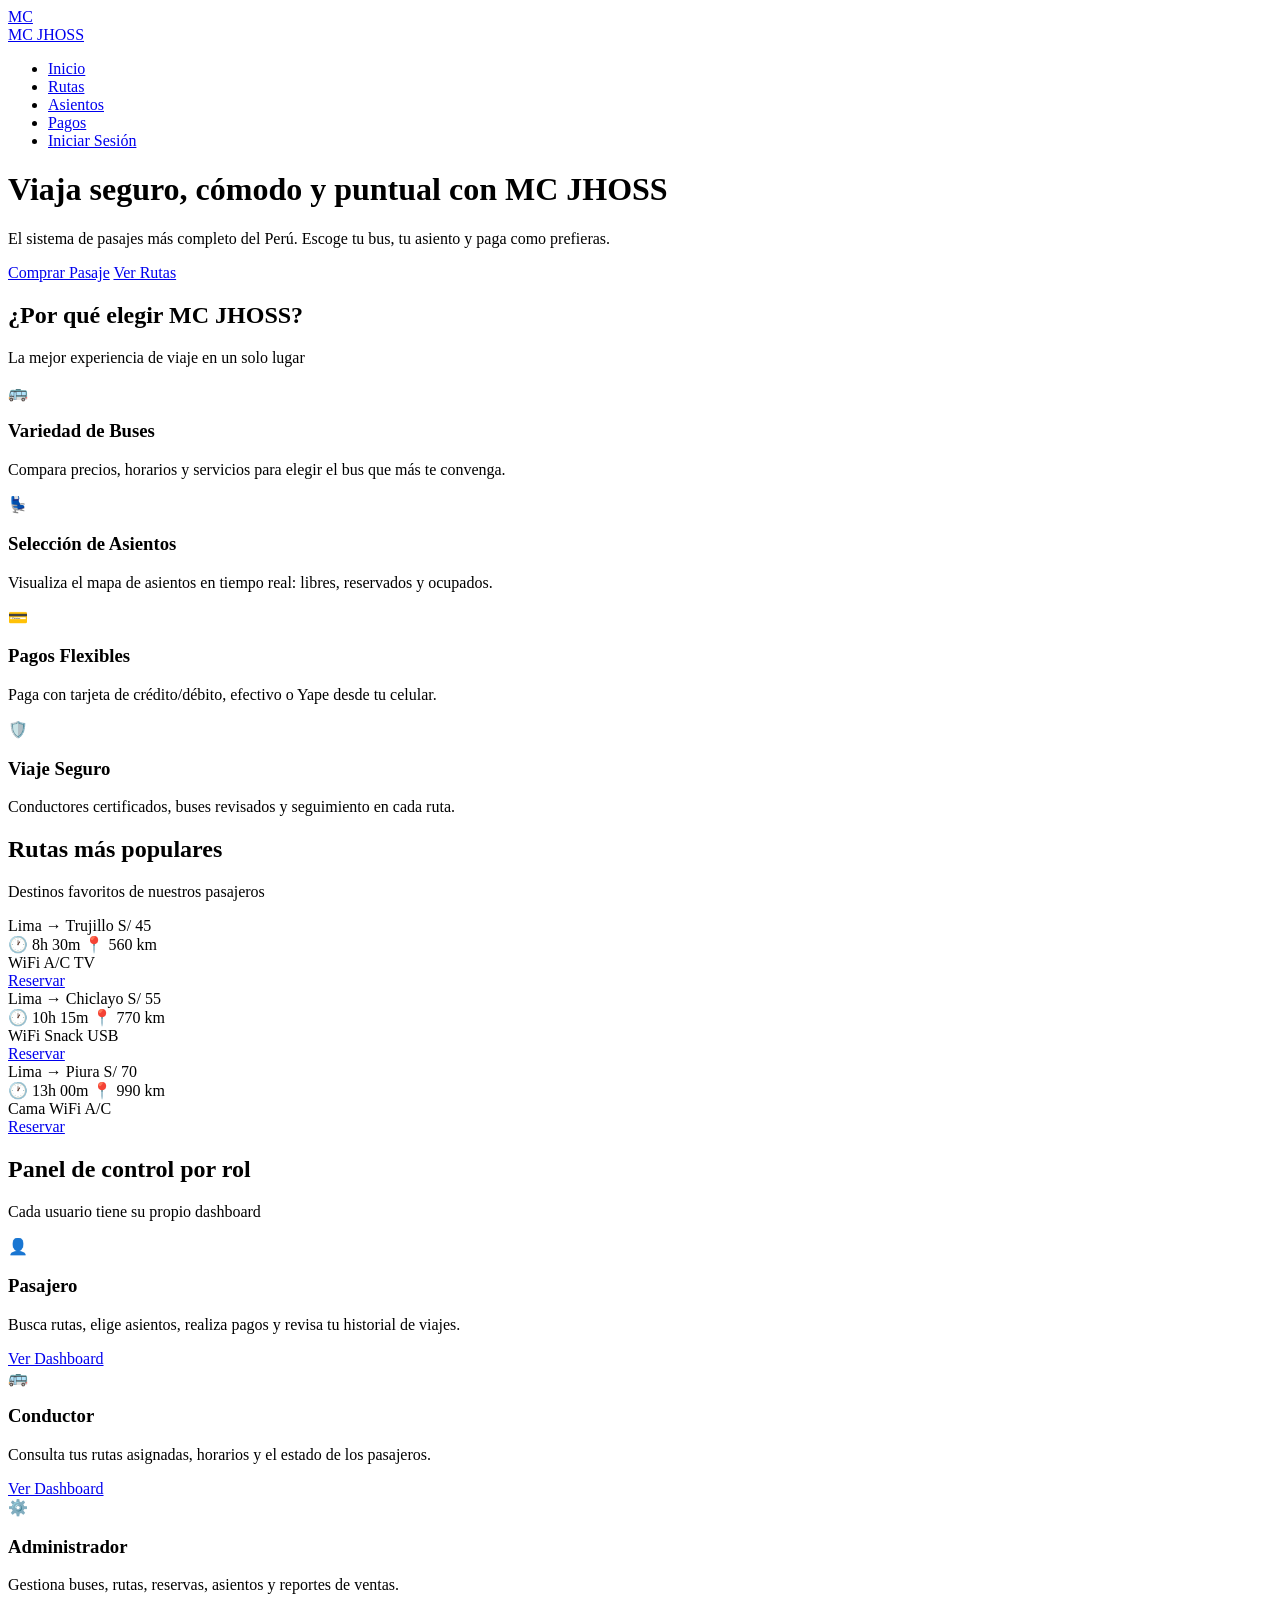
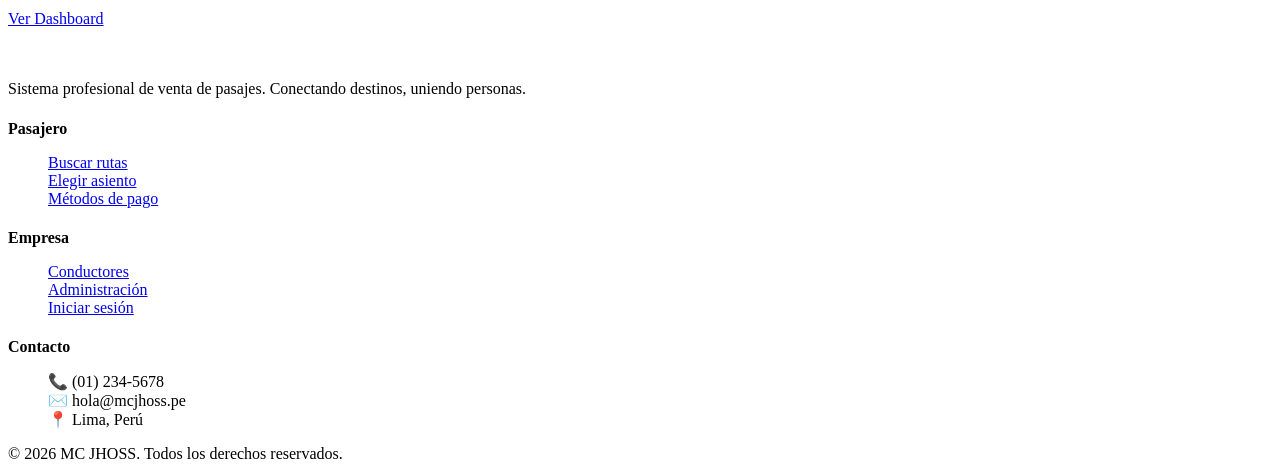
==== index.html @ f9ef186c "Update index.html" ====
<!DOCTYPE html>
<html lang="es">
<head>
  <meta charset="UTF-8">
  <meta name="viewport" content="width=device-width, initial-scale=1.0">
  <title>MC JHOSS - Sistema de Pasajes Profesional</title>
  <meta name="description" content="Sistema profesional de venta de pasajes de bus MC JHOSS. Reserva tu asiento, paga con tarjeta, efectivo o Yape.">
  <link rel="stylesheet" href="sistema_pasajes/style.css">
</head>
<body>
  <nav class="navbar">
    <div class="container">
      <a href="index.html" class="logo">
        <div class="logo-icon">MC</div>
        MC JHOSS
      </a>
      <ul class="nav-links">
        <li><a href="index.html" class="active">Inicio</a></li>
        <li><a href="rutas.html">Rutas</a></li>
        <li><a href="asientos.html">Asientos</a></li>
        <li><a href="pagos.html">Pagos</a></li>
        <li><a href="login.html" class="btn btn-primary btn-sm">Iniciar Sesión</a></li>
      </ul>
    </div>
  </nav>

  <header class="hero">
    <div class="container">
      <h1>Viaja seguro, cómodo y puntual con MC JHOSS</h1>
      <p>El sistema de pasajes más completo del Perú. Escoge tu bus, tu asiento y paga como prefieras.</p>
      <div class="hero-btns">
        <a href="login.html?rol=pasajero" class="btn btn-primary">Comprar Pasaje</a>
        <a href="rutas.html" class="btn btn-secondary">Ver Rutas</a>
      </div>
    </div>
  </header>

  <section class="section">
    <div class="container">
      <h2 class="section-title">¿Por qué elegir MC JHOSS?</h2>
      <p class="section-subtitle">La mejor experiencia de viaje en un solo lugar</p>
      <div class="grid grid-4">
        <div class="card feature-card">
          <div class="feature-icon">🚌</div>
          <h3>Variedad de Buses</h3>
          <p>Compara precios, horarios y servicios para elegir el bus que más te convenga.</p>
        </div>
        <div class="card feature-card">
          <div class="feature-icon">💺</div>
          <h3>Selección de Asientos</h3>
          <p>Visualiza el mapa de asientos en tiempo real: libres, reservados y ocupados.</p>
        </div>
        <div class="card feature-card">
          <div class="feature-icon">💳</div>
          <h3>Pagos Flexibles</h3>
          <p>Paga con tarjeta de crédito/débito, efectivo o Yape desde tu celular.</p>
        </div>
        <div class="card feature-card">
          <div class="feature-icon">🛡️</div>
          <h3>Viaje Seguro</h3>
          <p>Conductores certificados, buses revisados y seguimiento en cada ruta.</p>
        </div>
      </div>
    </div>
  </section>

  <section class="section" style="background: var(--white);">
    <div class="container">
      <h2 class="section-title">Rutas más populares</h2>
      <p class="section-subtitle">Destinos favoritos de nuestros pasajeros</p>
      <div class="grid grid-3">
        <div class="card bus-card">
          <div class="bus-header">
            <span class="bus-name">Lima → Trujillo</span>
            <span class="bus-price">S/ 45</span>
          </div>
          <div class="bus-route">
            <span>🕐 8h 30m</span>
            <span>📍 560 km</span>
          </div>
          <div class="bus-features">
            <span>WiFi</span>
            <span>A/C</span>
            <span>TV</span>
          </div>
          <a href="login.html" class="btn btn-primary btn-block">Reservar</a>
        </div>
        <div class="card bus-card">
          <div class="bus-header">
            <span class="bus-name">Lima → Chiclayo</span>
            <span class="bus-price">S/ 55</span>
          </div>
          <div class="bus-route">
            <span>🕐 10h 15m</span>
            <span>📍 770 km</span>
          </div>
          <div class="bus-features">
            <span>WiFi</span>
            <span>Snack</span>
            <span>USB</span>
          </div>
          <a href="login.html" class="btn btn-primary btn-block">Reservar</a>
        </div>
        <div class="card bus-card">
          <div class="bus-header">
            <span class="bus-name">Lima → Piura</span>
            <span class="bus-price">S/ 70</span>
          </div>
          <div class="bus-route">
            <span>🕐 13h 00m</span>
            <span>📍 990 km</span>
          </div>
          <div class="bus-features">
            <span>Cama</span>
            <span>WiFi</span>
            <span>A/C</span>
          </div>
          <a href="login.html" class="btn btn-primary btn-block">Reservar</a>
        </div>
      </div>
    </div>
  </section>

  <section class="section">
    <div class="container">
      <h2 class="section-title">Panel de control por rol</h2>
      <p class="section-subtitle">Cada usuario tiene su propio dashboard</p>
      <div class="grid grid-3">
        <div class="card feature-card">
          <div class="feature-icon">👤</div>
          <h3>Pasajero</h3>
          <p>Busca rutas, elige asientos, realiza pagos y revisa tu historial de viajes.</p>
          <a href="pasajero.html" class="btn btn-secondary btn-block mt-2">Ver Dashboard</a>
        </div>
        <div class="card feature-card">
          <div class="feature-icon">🚌</div>
          <h3>Conductor</h3>
          <p>Consulta tus rutas asignadas, horarios y el estado de los pasajeros.</p>
          <a href="conductor.html" class="btn btn-secondary btn-block mt-2">Ver Dashboard</a>
        </div>
        <div class="card feature-card">
          <div class="feature-icon">⚙️</div>
          <h3>Administrador</h3>
          <p>Gestiona buses, rutas, reservas, asientos y reportes de ventas.</p>
          <a href="administrador.html" class="btn btn-secondary btn-block mt-2">Ver Dashboard</a>
        </div>
      </div>
    </div>
  </section>

  <footer class="footer">
    <div class="container">
      <div class="footer-grid">
        <div>
          <a href="index.html" class="logo" style="color: white; margin-bottom: 1rem;">
            <div class="logo-icon">MC</div>
            MC JHOSS
          </a>
          <p style="color: var(--gray-400);">Sistema profesional de venta de pasajes. Conectando destinos, uniendo personas.</p>
        </div>
        <div>
          <h4 style="margin-bottom: 1rem;">Pasajero</h4>
          <ul style="list-style: none; color: var(--gray-400);">
            <li><a href="rutas.html">Buscar rutas</a></li>
            <li><a href="asientos.html">Elegir asiento</a></li>
            <li><a href="pagos.html">Métodos de pago</a></li>
          </ul>
        </div>
        <div>
          <h4 style="margin-bottom: 1rem;">Empresa</h4>
          <ul style="list-style: none; color: var(--gray-400);">
            <li><a href="conductor.html">Conductores</a></li>
            <li><a href="administrador.html">Administración</a></li>
            <li><a href="login.html">Iniciar sesión</a></li>
          </ul>
        </div>
        <div>
          <h4 style="margin-bottom: 1rem;">Contacto</h4>
          <ul style="list-style: none; color: var(--gray-400);">
            <li>📞 (01) 234-5678</li>
            <li>✉️ hola@mcjhoss.pe</li>
            <li>📍 Lima, Perú</li>
          </ul>
        </div>
      </div>
      <div class="footer-bottom">
        © 2026 MC JHOSS. Todos los derechos reservados.
      </div>
    </div>
  </footer>
</body>
</html>
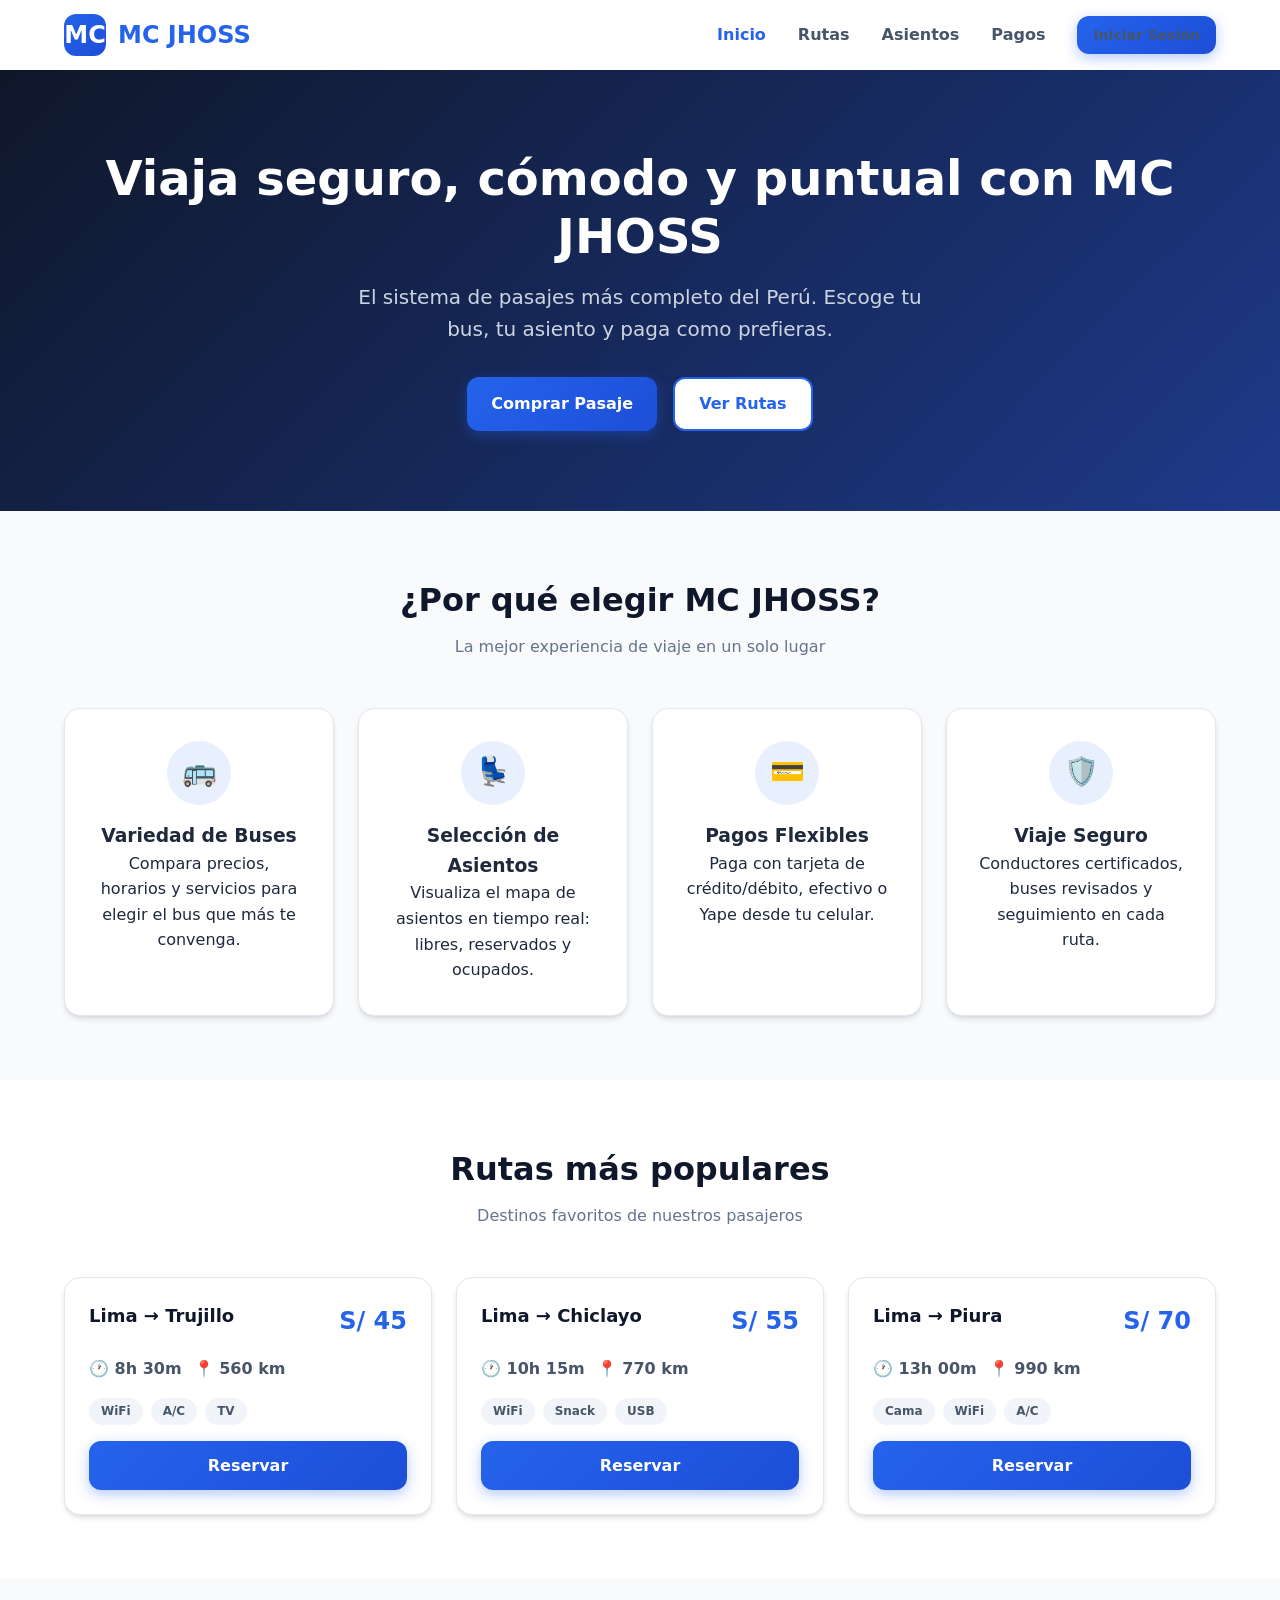
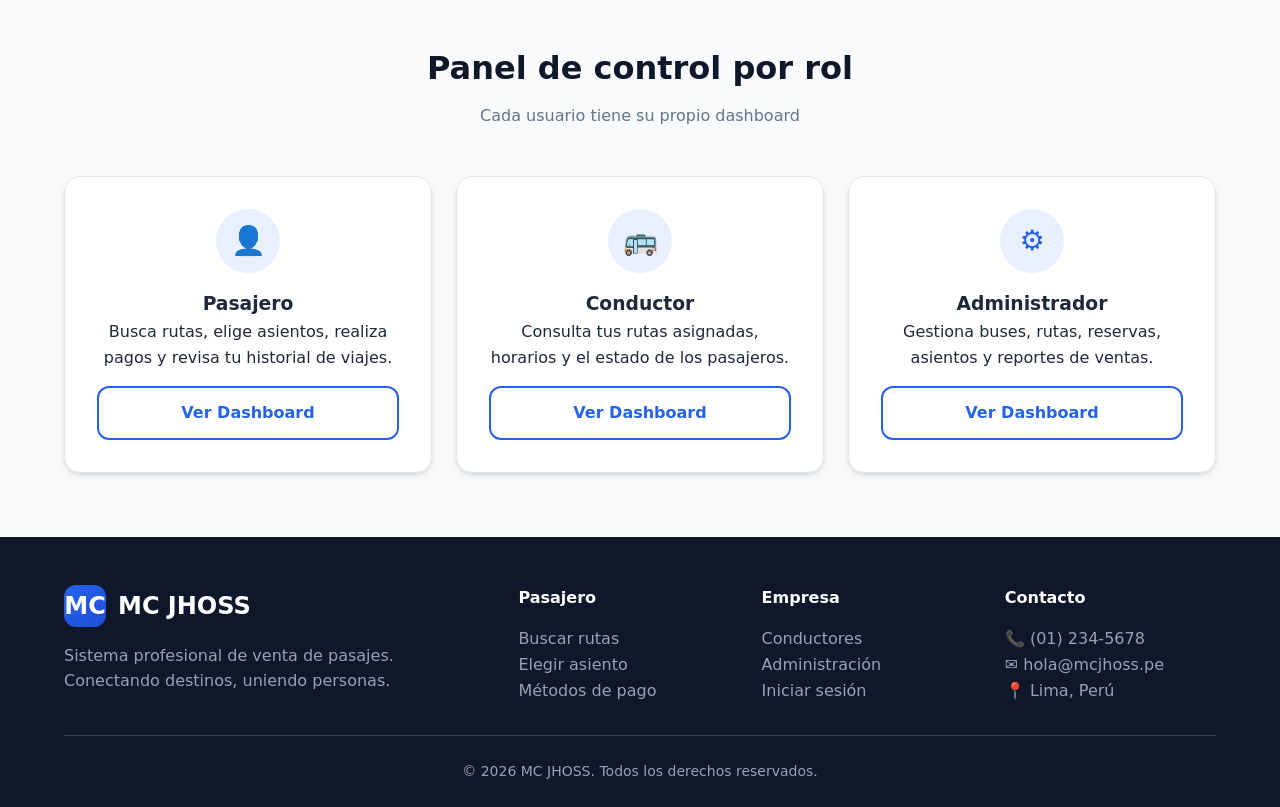
==== commit 067d255b: "Update index.html" ====
--- a/index.html
+++ b/index.html
@@ -5,7 +5,7 @@
   <meta name="viewport" content="width=device-width, initial-scale=1.0">
   <title>MC JHOSS - Sistema de Pasajes Profesional</title>
   <meta name="description" content="Sistema profesional de venta de pasajes de bus MC JHOSS. Reserva tu asiento, paga con tarjeta, efectivo o Yape.">
-  <link rel="stylesheet" href="sistema_pasajes/style.css">
+  <link rel="stylesheet" href="styles.css">
 </head>
 <body>
   <nav class="navbar">
--- a/styles.css
+++ b/styles.css
@@ -0,0 +1,855 @@
+/* MC JHOSS - Sistema de Pasajes Profesional */
+/* Solo HTML y CSS - Sin JavaScript */
+
+:root {
+  --primary: #2563eb;
+  --primary-dark: #1d4ed8;
+  --secondary: #f59e0b;
+  --success: #10b981;
+  --danger: #ef4444;
+  --warning: #f59e0b;
+  --info: #06b6d4;
+  --dark: #0f172a;
+  --gray-50: #f8fafc;
+  --gray-100: #f1f5f9;
+  --gray-200: #e2e8f0;
+  --gray-300: #cbd5e1;
+  --gray-400: #94a3b8;
+  --gray-500: #64748b;
+  --gray-600: #475569;
+  --gray-700: #334155;
+  --gray-800: #1e293b;
+  --gray-900: #0f172a;
+  --white: #ffffff;
+  --shadow-sm: 0 1px 2px 0 rgb(0 0 0 / 0.05);
+  --shadow: 0 4px 6px -1px rgb(0 0 0 / 0.1), 0 2px 4px -2px rgb(0 0 0 / 0.1);
+  --shadow-lg: 0 10px 15px -3px rgb(0 0 0 / 0.1), 0 4px 6px -4px rgb(0 0 0 / 0.1);
+  --radius: 0.75rem;
+  --radius-sm: 0.375rem;
+  --radius-lg: 1rem;
+  --transition: all 0.2s ease-in-out;
+}
+
+* {
+  margin: 0;
+  padding: 0;
+  box-sizing: border-box;
+}
+
+html {
+  scroll-behavior: smooth;
+}
+
+body {
+  font-family: 'Segoe UI', system-ui, -apple-system, BlinkMacSystemFont, Roboto, sans-serif;
+  background: var(--gray-50);
+  color: var(--gray-800);
+  line-height: 1.6;
+  min-height: 100vh;
+}
+
+a {
+  text-decoration: none;
+  color: inherit;
+}
+
+/* ===== UTILIDADES ===== */
+.container {
+  width: 100%;
+  max-width: 1200px;
+  margin: 0 auto;
+  padding: 0 1.5rem;
+}
+
+.text-center { text-align: center; }
+.mt-1 { margin-top: 0.5rem; }
+.mt-2 { margin-top: 1rem; }
+.mt-3 { margin-top: 1.5rem; }
+.mt-4 { margin-top: 2rem; }
+.mb-1 { margin-bottom: 0.5rem; }
+.mb-2 { margin-bottom: 1rem; }
+.mb-3 { margin-bottom: 1.5rem; }
+.mb-4 { margin-bottom: 2rem; }
+.hidden { display: none !important; }
+
+/* ===== BOTONES ===== */
+.btn {
+  display: inline-flex;
+  align-items: center;
+  justify-content: center;
+  gap: 0.5rem;
+  padding: 0.75rem 1.5rem;
+  border-radius: var(--radius);
+  border: none;
+  font-weight: 600;
+  font-size: 1rem;
+  cursor: pointer;
+  transition: var(--transition);
+  text-align: center;
+}
+
+.btn-primary {
+  background: linear-gradient(135deg, var(--primary), var(--primary-dark));
+  color: var(--white);
+  box-shadow: 0 4px 14px rgba(37, 99, 235, 0.35);
+}
+
+.btn-primary:hover {
+  transform: translateY(-2px);
+  box-shadow: 0 6px 20px rgba(37, 99, 235, 0.45);
+}
+
+.btn-secondary {
+  background: var(--white);
+  color: var(--primary);
+  border: 2px solid var(--primary);
+}
+
+.btn-secondary:hover {
+  background: var(--primary);
+  color: var(--white);
+}
+
+.btn-success {
+  background: var(--success);
+  color: var(--white);
+}
+
+.btn-danger {
+  background: var(--danger);
+  color: var(--white);
+}
+
+.btn-warning {
+  background: var(--warning);
+  color: var(--white);
+}
+
+.btn-block {
+  width: 100%;
+}
+
+.btn-sm {
+  padding: 0.5rem 1rem;
+  font-size: 0.875rem;
+}
+
+/* ===== TARJETAS ===== */
+.card {
+  background: var(--white);
+  border-radius: var(--radius-lg);
+  box-shadow: var(--shadow);
+  padding: 1.5rem;
+  border: 1px solid var(--gray-200);
+}
+
+.card-header {
+  display: flex;
+  align-items: center;
+  justify-content: space-between;
+  margin-bottom: 1rem;
+  padding-bottom: 1rem;
+  border-bottom: 1px solid var(--gray-200);
+}
+
+.card-title {
+  font-size: 1.25rem;
+  font-weight: 700;
+  color: var(--gray-900);
+}
+
+/* ===== FORMULARIOS ===== */
+.form-group {
+  margin-bottom: 1.25rem;
+}
+
+.form-label {
+  display: block;
+  margin-bottom: 0.5rem;
+  font-weight: 600;
+  color: var(--gray-700);
+}
+
+.form-control,
+.form-select {
+  width: 100%;
+  padding: 0.75rem 1rem;
+  border: 2px solid var(--gray-200);
+  border-radius: var(--radius);
+  font-size: 1rem;
+  transition: var(--transition);
+  background: var(--white);
+}
+
+.form-control:focus,
+.form-select:focus {
+  outline: none;
+  border-color: var(--primary);
+  box-shadow: 0 0 0 3px rgba(37, 99, 235, 0.1);
+}
+
+/* ===== NAVEGACIÓN ===== */
+.navbar {
+  background: var(--white);
+  box-shadow: var(--shadow-sm);
+  position: sticky;
+  top: 0;
+  z-index: 100;
+}
+
+.navbar .container {
+  display: flex;
+  align-items: center;
+  justify-content: space-between;
+  height: 70px;
+}
+
+.logo {
+  display: flex;
+  align-items: center;
+  gap: 0.75rem;
+  font-size: 1.5rem;
+  font-weight: 800;
+  color: var(--primary);
+}
+
+.logo-icon {
+  width: 42px;
+  height: 42px;
+  background: linear-gradient(135deg, var(--primary), var(--primary-dark));
+  border-radius: var(--radius);
+  display: grid;
+  place-items: center;
+  color: var(--white);
+  font-weight: 900;
+}
+
+.nav-links {
+  display: flex;
+  align-items: center;
+  gap: 2rem;
+  list-style: none;
+}
+
+.nav-links a {
+  font-weight: 600;
+  color: var(--gray-600);
+  transition: var(--transition);
+}
+
+.nav-links a:hover,
+.nav-links a.active {
+  color: var(--primary);
+}
+
+/* ===== HERO ===== */
+.hero {
+  background: linear-gradient(135deg, var(--dark) 0%, #1e3a8a 100%);
+  color: var(--white);
+  padding: 5rem 0;
+  text-align: center;
+}
+
+.hero h1 {
+  font-size: 3rem;
+  font-weight: 800;
+  margin-bottom: 1rem;
+  line-height: 1.2;
+}
+
+.hero p {
+  font-size: 1.25rem;
+  color: var(--gray-300);
+  max-width: 600px;
+  margin: 0 auto 2rem;
+}
+
+.hero-btns {
+  display: flex;
+  gap: 1rem;
+  justify-content: center;
+  flex-wrap: wrap;
+}
+
+/* ===== SECCIONES ===== */
+.section {
+  padding: 4rem 0;
+}
+
+.section-title {
+  font-size: 2rem;
+  font-weight: 800;
+  color: var(--gray-900);
+  text-align: center;
+  margin-bottom: 0.5rem;
+}
+
+.section-subtitle {
+  text-align: center;
+  color: var(--gray-500);
+  margin-bottom: 3rem;
+}
+
+/* ===== GRID ===== */
+.grid {
+  display: grid;
+  gap: 1.5rem;
+}
+
+.grid-2 { grid-template-columns: repeat(2, 1fr); }
+.grid-3 { grid-template-columns: repeat(3, 1fr); }
+.grid-4 { grid-template-columns: repeat(4, 1fr); }
+
+@media (max-width: 992px) {
+  .grid-4 { grid-template-columns: repeat(2, 1fr); }
+  .grid-3 { grid-template-columns: repeat(2, 1fr); }
+}
+
+@media (max-width: 768px) {
+  .grid-2,
+  .grid-3,
+  .grid-4 { grid-template-columns: 1fr; }
+  .hero h1 { font-size: 2rem; }
+  .nav-links { display: none; }
+}
+
+/* ===== FEATURE CARDS ===== */
+.feature-card {
+  text-align: center;
+  padding: 2rem;
+  transition: var(--transition);
+}
+
+.feature-card:hover {
+  transform: translateY(-5px);
+  box-shadow: var(--shadow-lg);
+}
+
+.feature-icon {
+  width: 64px;
+  height: 64px;
+  margin: 0 auto 1rem;
+  background: rgba(37, 99, 235, 0.1);
+  border-radius: 50%;
+  display: grid;
+  place-items: center;
+  font-size: 1.75rem;
+  color: var(--primary);
+}
+
+/* ===== LOGIN ===== */
+.login-page {
+  min-height: 100vh;
+  display: grid;
+  place-items: center;
+  background: linear-gradient(135deg, var(--dark) 0%, #1e3a8a 100%);
+  padding: 2rem;
+}
+
+.login-card {
+  width: 100%;
+  max-width: 480px;
+  background: var(--white);
+  border-radius: var(--radius-lg);
+  box-shadow: var(--shadow-lg);
+  padding: 2.5rem;
+}
+
+.login-logo {
+  text-align: center;
+  margin-bottom: 2rem;
+}
+
+.login-logo .logo {
+  justify-content: center;
+  margin-bottom: 1rem;
+}
+
+.role-selector {
+  display: grid;
+  grid-template-columns: repeat(3, 1fr);
+  gap: 0.75rem;
+  margin-bottom: 1.5rem;
+}
+
+.role-option {
+  position: relative;
+}
+
+.role-option input {
+  position: absolute;
+  opacity: 0;
+  width: 0;
+  height: 0;
+}
+
+.role-label {
+  display: flex;
+  flex-direction: column;
+  align-items: center;
+  gap: 0.5rem;
+  padding: 1rem;
+  border: 2px solid var(--gray-200);
+  border-radius: var(--radius);
+  cursor: pointer;
+  transition: var(--transition);
+  font-weight: 600;
+  color: var(--gray-600);
+}
+
+.role-label:hover {
+  border-color: var(--primary);
+}
+
+.role-option input:checked + .role-label {
+  border-color: var(--primary);
+  background: rgba(37, 99, 235, 0.05);
+  color: var(--primary);
+}
+
+/* ===== DASHBOARD ===== */
+.dashboard {
+  display: grid;
+  grid-template-columns: 260px 1fr;
+  min-height: 100vh;
+}
+
+.sidebar {
+  background: var(--gray-900);
+  color: var(--white);
+  padding: 1.5rem;
+  position: sticky;
+  top: 0;
+  height: 100vh;
+  overflow-y: auto;
+}
+
+.sidebar-logo {
+  display: flex;
+  align-items: center;
+  gap: 0.75rem;
+  font-size: 1.25rem;
+  font-weight: 800;
+  margin-bottom: 2rem;
+  padding-bottom: 1.5rem;
+  border-bottom: 1px solid var(--gray-700);
+}
+
+.sidebar-menu {
+  list-style: none;
+}
+
+.sidebar-menu li {
+  margin-bottom: 0.5rem;
+}
+
+.sidebar-menu a {
+  display: flex;
+  align-items: center;
+  gap: 0.75rem;
+  padding: 0.875rem 1rem;
+  border-radius: var(--radius);
+  color: var(--gray-400);
+  font-weight: 500;
+  transition: var(--transition);
+}
+
+.sidebar-menu a:hover,
+.sidebar-menu a.active {
+  background: var(--primary);
+  color: var(--white);
+}
+
+.main-content {
+  padding: 2rem;
+  background: var(--gray-50);
+}
+
+.page-header {
+  margin-bottom: 2rem;
+}
+
+.page-header h1 {
+  font-size: 1.875rem;
+  font-weight: 800;
+  color: var(--gray-900);
+}
+
+.page-header p {
+  color: var(--gray-500);
+}
+
+/* ===== STATS ===== */
+.stats-grid {
+  display: grid;
+  grid-template-columns: repeat(4, 1fr);
+  gap: 1.5rem;
+  margin-bottom: 2rem;
+}
+
+.stat-card {
+  background: var(--white);
+  border-radius: var(--radius);
+  padding: 1.5rem;
+  box-shadow: var(--shadow);
+  border-left: 4px solid var(--primary);
+}
+
+.stat-card.blue { border-left-color: var(--primary); }
+.stat-card.green { border-left-color: var(--success); }
+.stat-card.orange { border-left-color: var(--warning); }
+.stat-card.red { border-left-color: var(--danger); }
+
+.stat-label {
+  font-size: 0.875rem;
+  color: var(--gray-500);
+  font-weight: 600;
+  text-transform: uppercase;
+  letter-spacing: 0.05em;
+}
+
+.stat-value {
+  font-size: 2rem;
+  font-weight: 800;
+  color: var(--gray-900);
+  margin-top: 0.25rem;
+}
+
+@media (max-width: 992px) {
+  .stats-grid { grid-template-columns: repeat(2, 1fr); }
+  .dashboard { grid-template-columns: 1fr; }
+  .sidebar { display: none; }
+}
+
+@media (max-width: 576px) {
+  .stats-grid { grid-template-columns: 1fr; }
+}
+
+/* ===== TABLAS ===== */
+.table-container {
+  overflow-x: auto;
+}
+
+.data-table {
+  width: 100%;
+  border-collapse: collapse;
+}
+
+.data-table th,
+.data-table td {
+  padding: 1rem;
+  text-align: left;
+  border-bottom: 1px solid var(--gray-200);
+}
+
+.data-table th {
+  background: var(--gray-100);
+  font-weight: 700;
+  color: var(--gray-700);
+  text-transform: uppercase;
+  font-size: 0.75rem;
+  letter-spacing: 0.05em;
+}
+
+.data-table tr:hover td {
+  background: var(--gray-50);
+}
+
+.badge {
+  display: inline-flex;
+  align-items: center;
+  padding: 0.25rem 0.75rem;
+  border-radius: 9999px;
+  font-size: 0.75rem;
+  font-weight: 700;
+}
+
+.badge-success { background: rgba(16, 185, 129, 0.1); color: var(--success); }
+.badge-warning { background: rgba(245, 158, 11, 0.1); color: var(--warning); }
+.badge-danger { background: rgba(239, 68, 68, 0.1); color: var(--danger); }
+.badge-info { background: rgba(6, 182, 212, 0.1); color: var(--info); }
+
+/* ===== ASIENTOS ===== */
+.bus-container {
+  max-width: 700px;
+  margin: 0 auto;
+  background: var(--white);
+  border-radius: var(--radius-lg);
+  box-shadow: var(--shadow);
+  padding: 2rem;
+}
+
+.bus-front {
+  background: var(--gray-800);
+  color: var(--white);
+  text-align: center;
+  padding: 1rem;
+  border-radius: var(--radius);
+  margin-bottom: 2rem;
+  font-weight: 700;
+}
+
+.seats-grid {
+  display: grid;
+  grid-template-columns: repeat(4, 1fr);
+  gap: 1rem;
+  margin-bottom: 2rem;
+}
+
+.seat {
+  position: relative;
+}
+
+.seat input {
+  position: absolute;
+  opacity: 0;
+  width: 0;
+  height: 0;
+}
+
+.seat-label {
+  display: grid;
+  place-items: center;
+  height: 56px;
+  background: var(--gray-100);
+  border: 2px solid var(--gray-300);
+  border-radius: var(--radius);
+  font-weight: 700;
+  color: var(--gray-700);
+  cursor: pointer;
+  transition: var(--transition);
+}
+
+.seat-label:hover {
+  border-color: var(--primary);
+}
+
+.seat input:checked + .seat-label {
+  background: rgba(37, 99, 235, 0.1);
+  border-color: var(--primary);
+  color: var(--primary);
+}
+
+.seat.occupied .seat-label {
+  background: var(--danger);
+  border-color: var(--danger);
+  color: var(--white);
+  cursor: not-allowed;
+  opacity: 0.7;
+}
+
+.seat.reserved .seat-label {
+  background: var(--warning);
+  border-color: var(--warning);
+  color: var(--white);
+  cursor: not-allowed;
+  opacity: 0.8;
+}
+
+.seat.occupied input,
+.seat.reserved input {
+  display: none;
+}
+
+.seat-legend {
+  display: flex;
+  justify-content: center;
+  gap: 2rem;
+  flex-wrap: wrap;
+  margin-bottom: 1.5rem;
+}
+
+.legend-item {
+  display: flex;
+  align-items: center;
+  gap: 0.5rem;
+  font-size: 0.875rem;
+  font-weight: 600;
+}
+
+.legend-box {
+  width: 24px;
+  height: 24px;
+  border-radius: var(--radius-sm);
+  border: 2px solid;
+}
+
+.legend-box.free { background: var(--gray-100); border-color: var(--gray-300); }
+.legend-box.selected { background: rgba(37, 99, 235, 0.1); border-color: var(--primary); }
+.legend-box.occupied { background: var(--danger); border-color: var(--danger); }
+.legend-box.reserved { background: var(--warning); border-color: var(--warning); }
+
+/* ===== PAGOS ===== */
+.payment-methods {
+  display: grid;
+  grid-template-columns: repeat(3, 1fr);
+  gap: 1rem;
+  margin-bottom: 2rem;
+}
+
+.payment-option {
+  position: relative;
+}
+
+.payment-option input {
+  position: absolute;
+  opacity: 0;
+  width: 0;
+  height: 0;
+}
+
+.payment-label {
+  display: flex;
+  flex-direction: column;
+  align-items: center;
+  gap: 0.75rem;
+  padding: 1.5rem;
+  border: 2px solid var(--gray-200);
+  border-radius: var(--radius);
+  cursor: pointer;
+  transition: var(--transition);
+  font-weight: 700;
+  color: var(--gray-700);
+}
+
+.payment-label:hover {
+  border-color: var(--primary);
+}
+
+.payment-option input:checked + .payment-label {
+  border-color: var(--primary);
+  background: rgba(37, 99, 235, 0.05);
+  color: var(--primary);
+}
+
+.payment-icon {
+  font-size: 2rem;
+}
+
+/* Tabs de pago con CSS */
+.payment-tabs {
+  position: relative;
+}
+
+.payment-content {
+  display: none;
+}
+
+#pay-card:checked ~ .content-card,
+#pay-cash:checked ~ .content-cash,
+#pay-yape:checked ~ .content-yape {
+  display: block;
+}
+
+/* ===== BUSES / RUTAS ===== */
+.bus-card {
+  display: flex;
+  flex-direction: column;
+  gap: 1rem;
+}
+
+.bus-header {
+  display: flex;
+  justify-content: space-between;
+  align-items: flex-start;
+}
+
+.bus-name {
+  font-size: 1.125rem;
+  font-weight: 700;
+  color: var(--gray-900);
+}
+
+.bus-price {
+  font-size: 1.5rem;
+  font-weight: 800;
+  color: var(--primary);
+}
+
+.bus-route {
+  display: flex;
+  align-items: center;
+  gap: 0.75rem;
+  color: var(--gray-600);
+  font-weight: 600;
+}
+
+.bus-features {
+  display: flex;
+  gap: 0.5rem;
+  flex-wrap: wrap;
+}
+
+.bus-features span {
+  background: var(--gray-100);
+  color: var(--gray-600);
+  padding: 0.25rem 0.75rem;
+  border-radius: 9999px;
+  font-size: 0.75rem;
+  font-weight: 600;
+}
+
+/* ===== FOOTER ===== */
+.footer {
+  background: var(--gray-900);
+  color: var(--white);
+  padding: 3rem 0 1.5rem;
+}
+
+.footer-grid {
+  display: grid;
+  grid-template-columns: 2fr repeat(3, 1fr);
+  gap: 2rem;
+  margin-bottom: 2rem;
+}
+
+.footer-bottom {
+  border-top: 1px solid var(--gray-700);
+  padding-top: 1.5rem;
+  text-align: center;
+  color: var(--gray-400);
+  font-size: 0.875rem;
+}
+
+@media (max-width: 768px) {
+  .footer-grid { grid-template-columns: 1fr; }
+}
+
+/* ===== ANIMACIONES ===== */
+@keyframes fadeIn {
+  from { opacity: 0; transform: translateY(10px); }
+  to { opacity: 1; transform: translateY(0); }
+}
+
+.card,
+.stat-card,
+.feature-card,
+.bus-card {
+  animation: fadeIn 0.4s ease-out;
+}
+
+/* ===== PÁGINA DE ÉXITO ===== */
+.success-page {
+  min-height: 100vh;
+  display: grid;
+  place-items: center;
+  background: var(--gray-50);
+  padding: 2rem;
+}
+
+.success-card {
+  text-align: center;
+  max-width: 480px;
+}
+
+.success-icon {
+  width: 100px;
+  height: 100px;
+  background: rgba(16, 185, 129, 0.1);
+  border-radius: 50%;
+  display: grid;
+  place-items: center;
+  margin: 0 auto 1.5rem;
+  font-size: 3rem;
+  color: var(--success);
+}
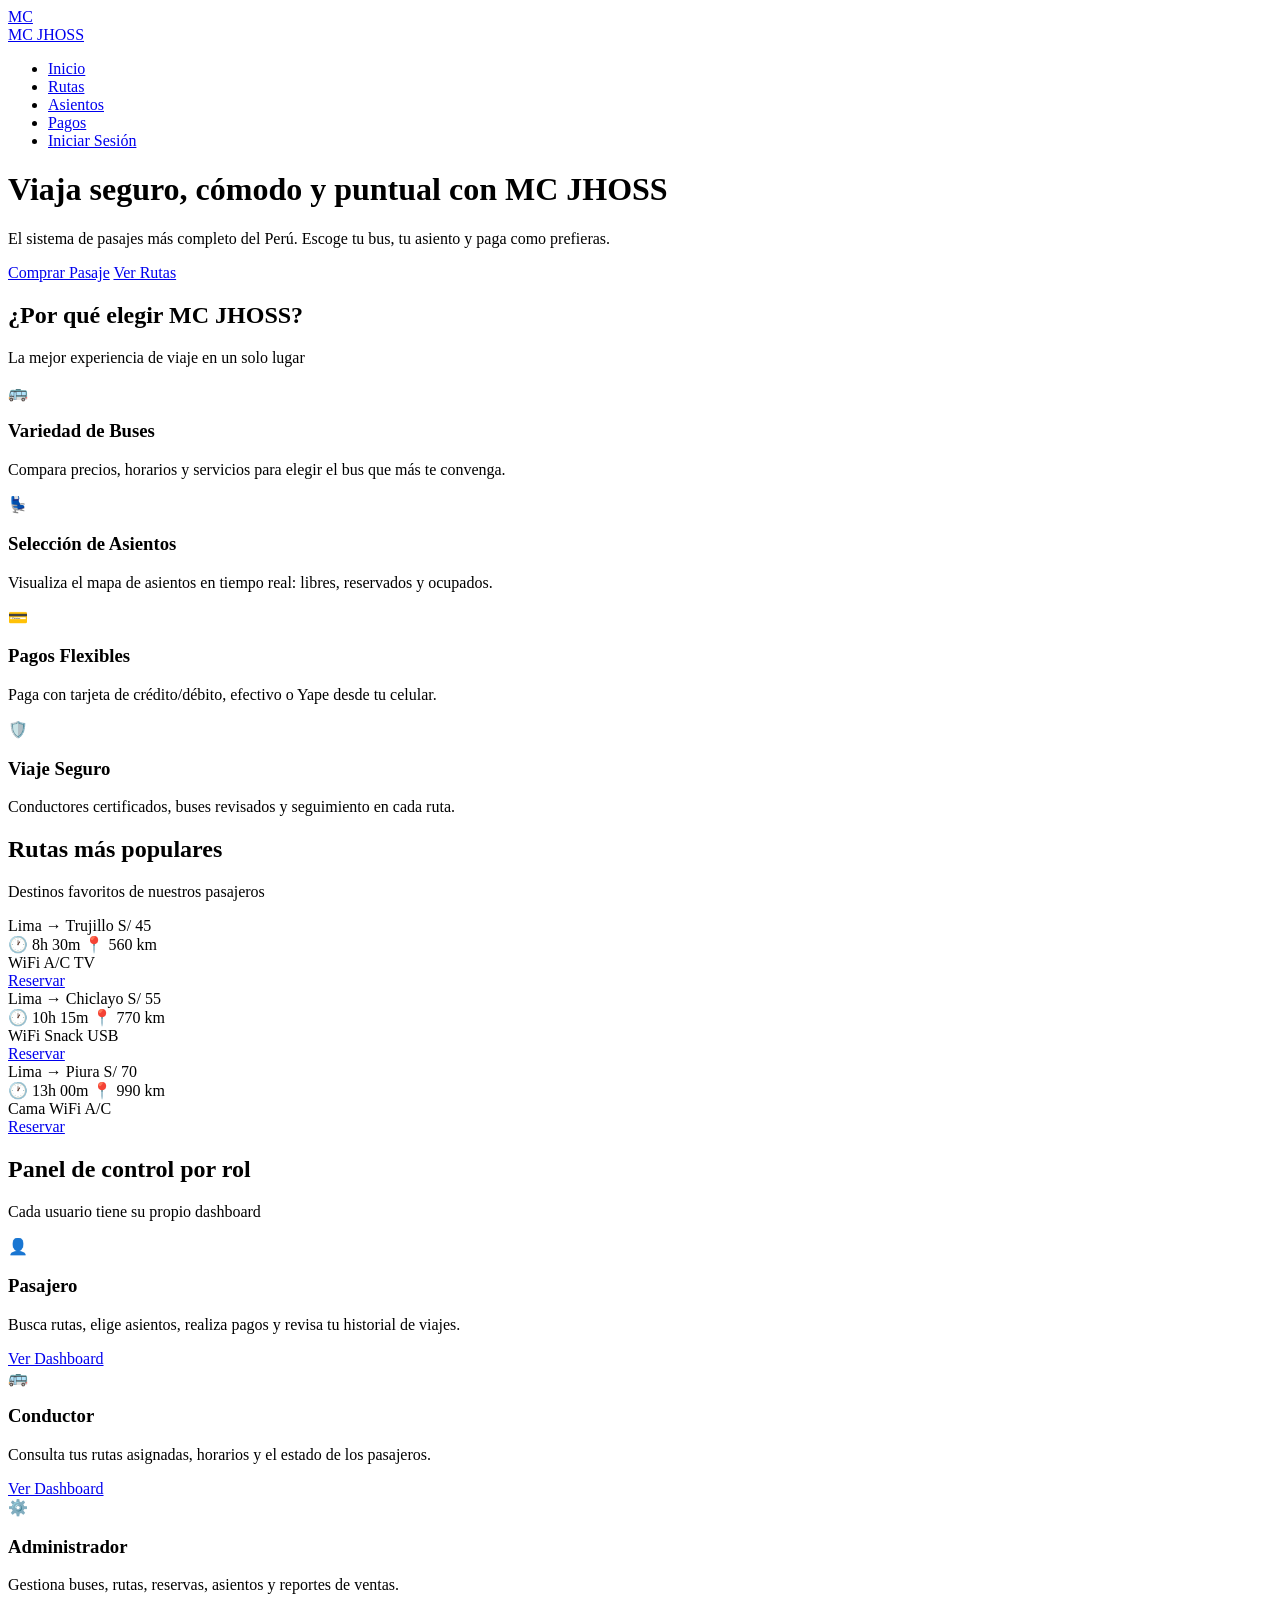
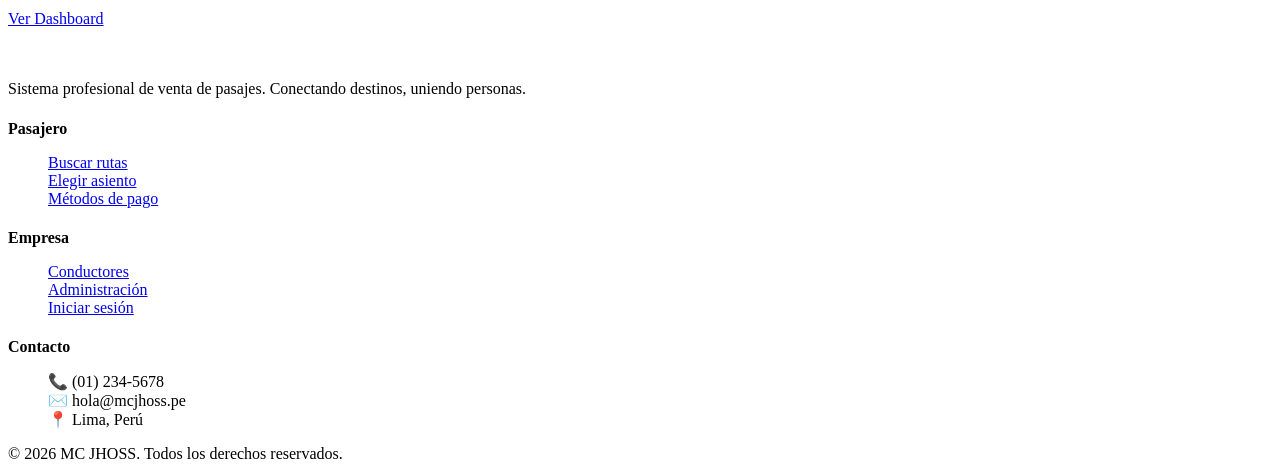
==== commit 471d72a2: "Update index.html" ====
--- a/index.html
+++ b/index.html
@@ -5,7 +5,7 @@
   <meta name="viewport" content="width=device-width, initial-scale=1.0">
   <title>MC JHOSS - Sistema de Pasajes Profesional</title>
   <meta name="description" content="Sistema profesional de venta de pasajes de bus MC JHOSS. Reserva tu asiento, paga con tarjeta, efectivo o Yape.">
-  <link rel="stylesheet" href="styles.css">
+  <link rel="stylesheet" href="/css.styles.css">
 </head>
 <body>
   <nav class="navbar">
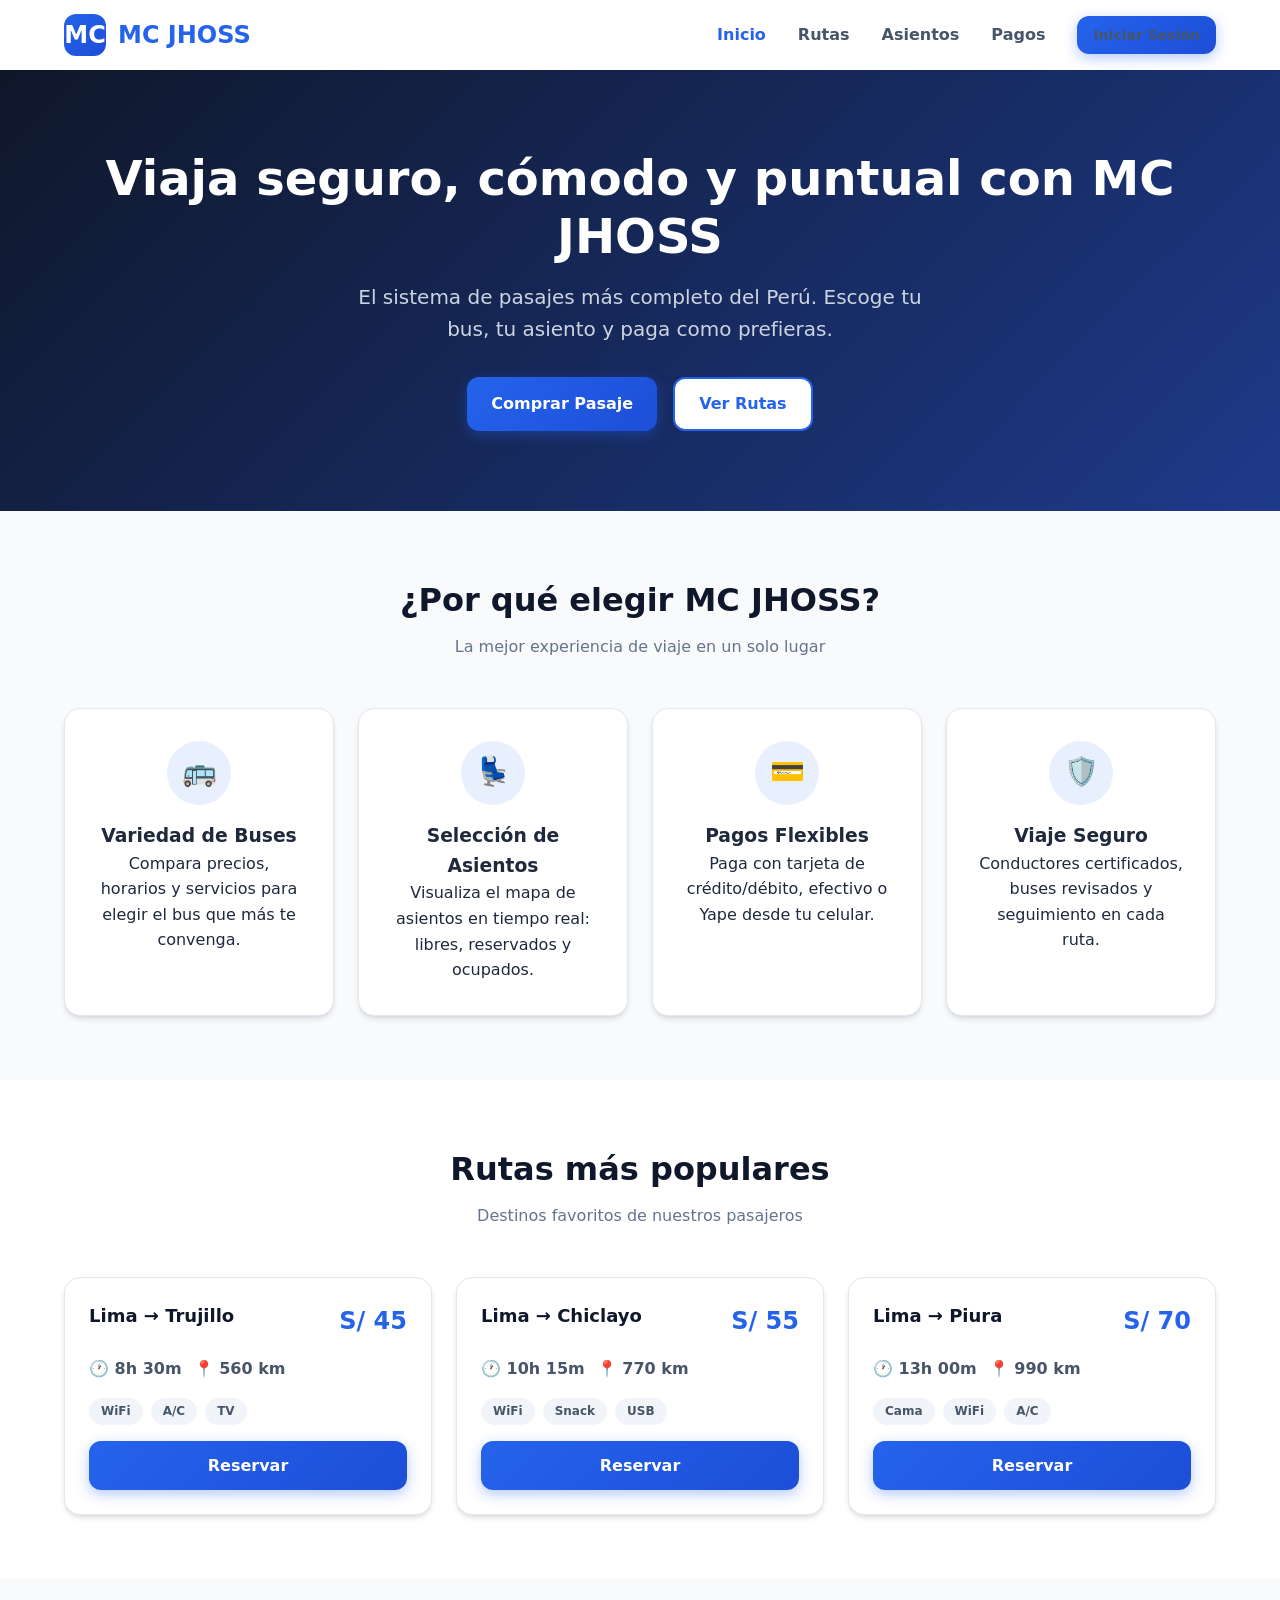
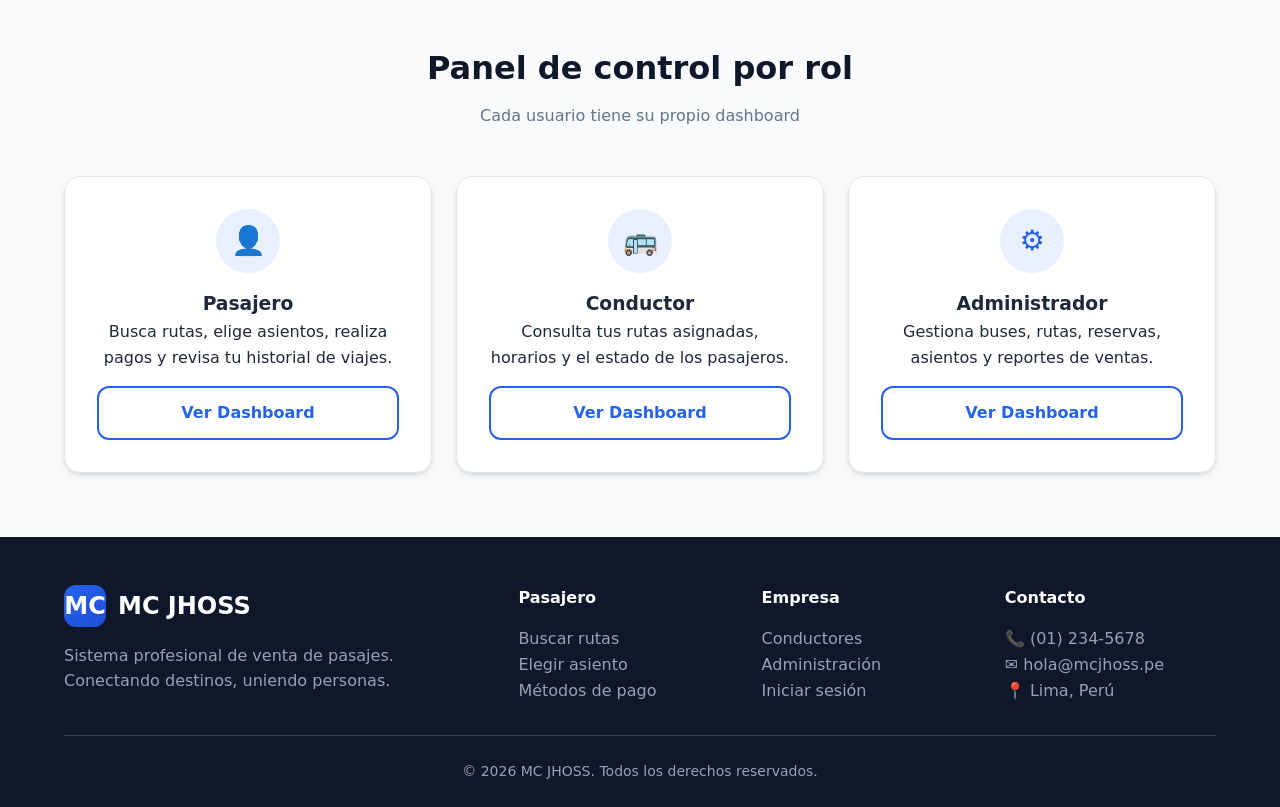
==== commit 0addafe1: "Fix stylesheet link in index.html" ====
--- a/index.html
+++ b/index.html
@@ -5,7 +5,7 @@
   <meta name="viewport" content="width=device-width, initial-scale=1.0">
   <title>MC JHOSS - Sistema de Pasajes Profesional</title>
   <meta name="description" content="Sistema profesional de venta de pasajes de bus MC JHOSS. Reserva tu asiento, paga con tarjeta, efectivo o Yape.">
-  <link rel="stylesheet" href="/css.styles.css">
+  <link rel="stylesheet" href="styles.css">
 </head>
 <body>
   <nav class="navbar">
--- a/styles.css
+++ b/styles.css
@@ -0,0 +1,855 @@
+/* MC JHOSS - Sistema de Pasajes Profesional */
+/* Solo HTML y CSS - Sin JavaScript */
+
+:root {
+  --primary: #2563eb;
+  --primary-dark: #1d4ed8;
+  --secondary: #f59e0b;
+  --success: #10b981;
+  --danger: #ef4444;
+  --warning: #f59e0b;
+  --info: #06b6d4;
+  --dark: #0f172a;
+  --gray-50: #f8fafc;
+  --gray-100: #f1f5f9;
+  --gray-200: #e2e8f0;
+  --gray-300: #cbd5e1;
+  --gray-400: #94a3b8;
+  --gray-500: #64748b;
+  --gray-600: #475569;
+  --gray-700: #334155;
+  --gray-800: #1e293b;
+  --gray-900: #0f172a;
+  --white: #ffffff;
+  --shadow-sm: 0 1px 2px 0 rgb(0 0 0 / 0.05);
+  --shadow: 0 4px 6px -1px rgb(0 0 0 / 0.1), 0 2px 4px -2px rgb(0 0 0 / 0.1);
+  --shadow-lg: 0 10px 15px -3px rgb(0 0 0 / 0.1), 0 4px 6px -4px rgb(0 0 0 / 0.1);
+  --radius: 0.75rem;
+  --radius-sm: 0.375rem;
+  --radius-lg: 1rem;
+  --transition: all 0.2s ease-in-out;
+}
+
+* {
+  margin: 0;
+  padding: 0;
+  box-sizing: border-box;
+}
+
+html {
+  scroll-behavior: smooth;
+}
+
+body {
+  font-family: 'Segoe UI', system-ui, -apple-system, BlinkMacSystemFont, Roboto, sans-serif;
+  background: var(--gray-50);
+  color: var(--gray-800);
+  line-height: 1.6;
+  min-height: 100vh;
+}
+
+a {
+  text-decoration: none;
+  color: inherit;
+}
+
+/* ===== UTILIDADES ===== */
+.container {
+  width: 100%;
+  max-width: 1200px;
+  margin: 0 auto;
+  padding: 0 1.5rem;
+}
+
+.text-center { text-align: center; }
+.mt-1 { margin-top: 0.5rem; }
+.mt-2 { margin-top: 1rem; }
+.mt-3 { margin-top: 1.5rem; }
+.mt-4 { margin-top: 2rem; }
+.mb-1 { margin-bottom: 0.5rem; }
+.mb-2 { margin-bottom: 1rem; }
+.mb-3 { margin-bottom: 1.5rem; }
+.mb-4 { margin-bottom: 2rem; }
+.hidden { display: none !important; }
+
+/* ===== BOTONES ===== */
+.btn {
+  display: inline-flex;
+  align-items: center;
+  justify-content: center;
+  gap: 0.5rem;
+  padding: 0.75rem 1.5rem;
+  border-radius: var(--radius);
+  border: none;
+  font-weight: 600;
+  font-size: 1rem;
+  cursor: pointer;
+  transition: var(--transition);
+  text-align: center;
+}
+
+.btn-primary {
+  background: linear-gradient(135deg, var(--primary), var(--primary-dark));
+  color: var(--white);
+  box-shadow: 0 4px 14px rgba(37, 99, 235, 0.35);
+}
+
+.btn-primary:hover {
+  transform: translateY(-2px);
+  box-shadow: 0 6px 20px rgba(37, 99, 235, 0.45);
+}
+
+.btn-secondary {
+  background: var(--white);
+  color: var(--primary);
+  border: 2px solid var(--primary);
+}
+
+.btn-secondary:hover {
+  background: var(--primary);
+  color: var(--white);
+}
+
+.btn-success {
+  background: var(--success);
+  color: var(--white);
+}
+
+.btn-danger {
+  background: var(--danger);
+  color: var(--white);
+}
+
+.btn-warning {
+  background: var(--warning);
+  color: var(--white);
+}
+
+.btn-block {
+  width: 100%;
+}
+
+.btn-sm {
+  padding: 0.5rem 1rem;
+  font-size: 0.875rem;
+}
+
+/* ===== TARJETAS ===== */
+.card {
+  background: var(--white);
+  border-radius: var(--radius-lg);
+  box-shadow: var(--shadow);
+  padding: 1.5rem;
+  border: 1px solid var(--gray-200);
+}
+
+.card-header {
+  display: flex;
+  align-items: center;
+  justify-content: space-between;
+  margin-bottom: 1rem;
+  padding-bottom: 1rem;
+  border-bottom: 1px solid var(--gray-200);
+}
+
+.card-title {
+  font-size: 1.25rem;
+  font-weight: 700;
+  color: var(--gray-900);
+}
+
+/* ===== FORMULARIOS ===== */
+.form-group {
+  margin-bottom: 1.25rem;
+}
+
+.form-label {
+  display: block;
+  margin-bottom: 0.5rem;
+  font-weight: 600;
+  color: var(--gray-700);
+}
+
+.form-control,
+.form-select {
+  width: 100%;
+  padding: 0.75rem 1rem;
+  border: 2px solid var(--gray-200);
+  border-radius: var(--radius);
+  font-size: 1rem;
+  transition: var(--transition);
+  background: var(--white);
+}
+
+.form-control:focus,
+.form-select:focus {
+  outline: none;
+  border-color: var(--primary);
+  box-shadow: 0 0 0 3px rgba(37, 99, 235, 0.1);
+}
+
+/* ===== NAVEGACIÓN ===== */
+.navbar {
+  background: var(--white);
+  box-shadow: var(--shadow-sm);
+  position: sticky;
+  top: 0;
+  z-index: 100;
+}
+
+.navbar .container {
+  display: flex;
+  align-items: center;
+  justify-content: space-between;
+  height: 70px;
+}
+
+.logo {
+  display: flex;
+  align-items: center;
+  gap: 0.75rem;
+  font-size: 1.5rem;
+  font-weight: 800;
+  color: var(--primary);
+}
+
+.logo-icon {
+  width: 42px;
+  height: 42px;
+  background: linear-gradient(135deg, var(--primary), var(--primary-dark));
+  border-radius: var(--radius);
+  display: grid;
+  place-items: center;
+  color: var(--white);
+  font-weight: 900;
+}
+
+.nav-links {
+  display: flex;
+  align-items: center;
+  gap: 2rem;
+  list-style: none;
+}
+
+.nav-links a {
+  font-weight: 600;
+  color: var(--gray-600);
+  transition: var(--transition);
+}
+
+.nav-links a:hover,
+.nav-links a.active {
+  color: var(--primary);
+}
+
+/* ===== HERO ===== */
+.hero {
+  background: linear-gradient(135deg, var(--dark) 0%, #1e3a8a 100%);
+  color: var(--white);
+  padding: 5rem 0;
+  text-align: center;
+}
+
+.hero h1 {
+  font-size: 3rem;
+  font-weight: 800;
+  margin-bottom: 1rem;
+  line-height: 1.2;
+}
+
+.hero p {
+  font-size: 1.25rem;
+  color: var(--gray-300);
+  max-width: 600px;
+  margin: 0 auto 2rem;
+}
+
+.hero-btns {
+  display: flex;
+  gap: 1rem;
+  justify-content: center;
+  flex-wrap: wrap;
+}
+
+/* ===== SECCIONES ===== */
+.section {
+  padding: 4rem 0;
+}
+
+.section-title {
+  font-size: 2rem;
+  font-weight: 800;
+  color: var(--gray-900);
+  text-align: center;
+  margin-bottom: 0.5rem;
+}
+
+.section-subtitle {
+  text-align: center;
+  color: var(--gray-500);
+  margin-bottom: 3rem;
+}
+
+/* ===== GRID ===== */
+.grid {
+  display: grid;
+  gap: 1.5rem;
+}
+
+.grid-2 { grid-template-columns: repeat(2, 1fr); }
+.grid-3 { grid-template-columns: repeat(3, 1fr); }
+.grid-4 { grid-template-columns: repeat(4, 1fr); }
+
+@media (max-width: 992px) {
+  .grid-4 { grid-template-columns: repeat(2, 1fr); }
+  .grid-3 { grid-template-columns: repeat(2, 1fr); }
+}
+
+@media (max-width: 768px) {
+  .grid-2,
+  .grid-3,
+  .grid-4 { grid-template-columns: 1fr; }
+  .hero h1 { font-size: 2rem; }
+  .nav-links { display: none; }
+}
+
+/* ===== FEATURE CARDS ===== */
+.feature-card {
+  text-align: center;
+  padding: 2rem;
+  transition: var(--transition);
+}
+
+.feature-card:hover {
+  transform: translateY(-5px);
+  box-shadow: var(--shadow-lg);
+}
+
+.feature-icon {
+  width: 64px;
+  height: 64px;
+  margin: 0 auto 1rem;
+  background: rgba(37, 99, 235, 0.1);
+  border-radius: 50%;
+  display: grid;
+  place-items: center;
+  font-size: 1.75rem;
+  color: var(--primary);
+}
+
+/* ===== LOGIN ===== */
+.login-page {
+  min-height: 100vh;
+  display: grid;
+  place-items: center;
+  background: linear-gradient(135deg, var(--dark) 0%, #1e3a8a 100%);
+  padding: 2rem;
+}
+
+.login-card {
+  width: 100%;
+  max-width: 480px;
+  background: var(--white);
+  border-radius: var(--radius-lg);
+  box-shadow: var(--shadow-lg);
+  padding: 2.5rem;
+}
+
+.login-logo {
+  text-align: center;
+  margin-bottom: 2rem;
+}
+
+.login-logo .logo {
+  justify-content: center;
+  margin-bottom: 1rem;
+}
+
+.role-selector {
+  display: grid;
+  grid-template-columns: repeat(3, 1fr);
+  gap: 0.75rem;
+  margin-bottom: 1.5rem;
+}
+
+.role-option {
+  position: relative;
+}
+
+.role-option input {
+  position: absolute;
+  opacity: 0;
+  width: 0;
+  height: 0;
+}
+
+.role-label {
+  display: flex;
+  flex-direction: column;
+  align-items: center;
+  gap: 0.5rem;
+  padding: 1rem;
+  border: 2px solid var(--gray-200);
+  border-radius: var(--radius);
+  cursor: pointer;
+  transition: var(--transition);
+  font-weight: 600;
+  color: var(--gray-600);
+}
+
+.role-label:hover {
+  border-color: var(--primary);
+}
+
+.role-option input:checked + .role-label {
+  border-color: var(--primary);
+  background: rgba(37, 99, 235, 0.05);
+  color: var(--primary);
+}
+
+/* ===== DASHBOARD ===== */
+.dashboard {
+  display: grid;
+  grid-template-columns: 260px 1fr;
+  min-height: 100vh;
+}
+
+.sidebar {
+  background: var(--gray-900);
+  color: var(--white);
+  padding: 1.5rem;
+  position: sticky;
+  top: 0;
+  height: 100vh;
+  overflow-y: auto;
+}
+
+.sidebar-logo {
+  display: flex;
+  align-items: center;
+  gap: 0.75rem;
+  font-size: 1.25rem;
+  font-weight: 800;
+  margin-bottom: 2rem;
+  padding-bottom: 1.5rem;
+  border-bottom: 1px solid var(--gray-700);
+}
+
+.sidebar-menu {
+  list-style: none;
+}
+
+.sidebar-menu li {
+  margin-bottom: 0.5rem;
+}
+
+.sidebar-menu a {
+  display: flex;
+  align-items: center;
+  gap: 0.75rem;
+  padding: 0.875rem 1rem;
+  border-radius: var(--radius);
+  color: var(--gray-400);
+  font-weight: 500;
+  transition: var(--transition);
+}
+
+.sidebar-menu a:hover,
+.sidebar-menu a.active {
+  background: var(--primary);
+  color: var(--white);
+}
+
+.main-content {
+  padding: 2rem;
+  background: var(--gray-50);
+}
+
+.page-header {
+  margin-bottom: 2rem;
+}
+
+.page-header h1 {
+  font-size: 1.875rem;
+  font-weight: 800;
+  color: var(--gray-900);
+}
+
+.page-header p {
+  color: var(--gray-500);
+}
+
+/* ===== STATS ===== */
+.stats-grid {
+  display: grid;
+  grid-template-columns: repeat(4, 1fr);
+  gap: 1.5rem;
+  margin-bottom: 2rem;
+}
+
+.stat-card {
+  background: var(--white);
+  border-radius: var(--radius);
+  padding: 1.5rem;
+  box-shadow: var(--shadow);
+  border-left: 4px solid var(--primary);
+}
+
+.stat-card.blue { border-left-color: var(--primary); }
+.stat-card.green { border-left-color: var(--success); }
+.stat-card.orange { border-left-color: var(--warning); }
+.stat-card.red { border-left-color: var(--danger); }
+
+.stat-label {
+  font-size: 0.875rem;
+  color: var(--gray-500);
+  font-weight: 600;
+  text-transform: uppercase;
+  letter-spacing: 0.05em;
+}
+
+.stat-value {
+  font-size: 2rem;
+  font-weight: 800;
+  color: var(--gray-900);
+  margin-top: 0.25rem;
+}
+
+@media (max-width: 992px) {
+  .stats-grid { grid-template-columns: repeat(2, 1fr); }
+  .dashboard { grid-template-columns: 1fr; }
+  .sidebar { display: none; }
+}
+
+@media (max-width: 576px) {
+  .stats-grid { grid-template-columns: 1fr; }
+}
+
+/* ===== TABLAS ===== */
+.table-container {
+  overflow-x: auto;
+}
+
+.data-table {
+  width: 100%;
+  border-collapse: collapse;
+}
+
+.data-table th,
+.data-table td {
+  padding: 1rem;
+  text-align: left;
+  border-bottom: 1px solid var(--gray-200);
+}
+
+.data-table th {
+  background: var(--gray-100);
+  font-weight: 700;
+  color: var(--gray-700);
+  text-transform: uppercase;
+  font-size: 0.75rem;
+  letter-spacing: 0.05em;
+}
+
+.data-table tr:hover td {
+  background: var(--gray-50);
+}
+
+.badge {
+  display: inline-flex;
+  align-items: center;
+  padding: 0.25rem 0.75rem;
+  border-radius: 9999px;
+  font-size: 0.75rem;
+  font-weight: 700;
+}
+
+.badge-success { background: rgba(16, 185, 129, 0.1); color: var(--success); }
+.badge-warning { background: rgba(245, 158, 11, 0.1); color: var(--warning); }
+.badge-danger { background: rgba(239, 68, 68, 0.1); color: var(--danger); }
+.badge-info { background: rgba(6, 182, 212, 0.1); color: var(--info); }
+
+/* ===== ASIENTOS ===== */
+.bus-container {
+  max-width: 700px;
+  margin: 0 auto;
+  background: var(--white);
+  border-radius: var(--radius-lg);
+  box-shadow: var(--shadow);
+  padding: 2rem;
+}
+
+.bus-front {
+  background: var(--gray-800);
+  color: var(--white);
+  text-align: center;
+  padding: 1rem;
+  border-radius: var(--radius);
+  margin-bottom: 2rem;
+  font-weight: 700;
+}
+
+.seats-grid {
+  display: grid;
+  grid-template-columns: repeat(4, 1fr);
+  gap: 1rem;
+  margin-bottom: 2rem;
+}
+
+.seat {
+  position: relative;
+}
+
+.seat input {
+  position: absolute;
+  opacity: 0;
+  width: 0;
+  height: 0;
+}
+
+.seat-label {
+  display: grid;
+  place-items: center;
+  height: 56px;
+  background: var(--gray-100);
+  border: 2px solid var(--gray-300);
+  border-radius: var(--radius);
+  font-weight: 700;
+  color: var(--gray-700);
+  cursor: pointer;
+  transition: var(--transition);
+}
+
+.seat-label:hover {
+  border-color: var(--primary);
+}
+
+.seat input:checked + .seat-label {
+  background: rgba(37, 99, 235, 0.1);
+  border-color: var(--primary);
+  color: var(--primary);
+}
+
+.seat.occupied .seat-label {
+  background: var(--danger);
+  border-color: var(--danger);
+  color: var(--white);
+  cursor: not-allowed;
+  opacity: 0.7;
+}
+
+.seat.reserved .seat-label {
+  background: var(--warning);
+  border-color: var(--warning);
+  color: var(--white);
+  cursor: not-allowed;
+  opacity: 0.8;
+}
+
+.seat.occupied input,
+.seat.reserved input {
+  display: none;
+}
+
+.seat-legend {
+  display: flex;
+  justify-content: center;
+  gap: 2rem;
+  flex-wrap: wrap;
+  margin-bottom: 1.5rem;
+}
+
+.legend-item {
+  display: flex;
+  align-items: center;
+  gap: 0.5rem;
+  font-size: 0.875rem;
+  font-weight: 600;
+}
+
+.legend-box {
+  width: 24px;
+  height: 24px;
+  border-radius: var(--radius-sm);
+  border: 2px solid;
+}
+
+.legend-box.free { background: var(--gray-100); border-color: var(--gray-300); }
+.legend-box.selected { background: rgba(37, 99, 235, 0.1); border-color: var(--primary); }
+.legend-box.occupied { background: var(--danger); border-color: var(--danger); }
+.legend-box.reserved { background: var(--warning); border-color: var(--warning); }
+
+/* ===== PAGOS ===== */
+.payment-methods {
+  display: grid;
+  grid-template-columns: repeat(3, 1fr);
+  gap: 1rem;
+  margin-bottom: 2rem;
+}
+
+.payment-option {
+  position: relative;
+}
+
+.payment-option input {
+  position: absolute;
+  opacity: 0;
+  width: 0;
+  height: 0;
+}
+
+.payment-label {
+  display: flex;
+  flex-direction: column;
+  align-items: center;
+  gap: 0.75rem;
+  padding: 1.5rem;
+  border: 2px solid var(--gray-200);
+  border-radius: var(--radius);
+  cursor: pointer;
+  transition: var(--transition);
+  font-weight: 700;
+  color: var(--gray-700);
+}
+
+.payment-label:hover {
+  border-color: var(--primary);
+}
+
+.payment-option input:checked + .payment-label {
+  border-color: var(--primary);
+  background: rgba(37, 99, 235, 0.05);
+  color: var(--primary);
+}
+
+.payment-icon {
+  font-size: 2rem;
+}
+
+/* Tabs de pago con CSS */
+.payment-tabs {
+  position: relative;
+}
+
+.payment-content {
+  display: none;
+}
+
+#pay-card:checked ~ .content-card,
+#pay-cash:checked ~ .content-cash,
+#pay-yape:checked ~ .content-yape {
+  display: block;
+}
+
+/* ===== BUSES / RUTAS ===== */
+.bus-card {
+  display: flex;
+  flex-direction: column;
+  gap: 1rem;
+}
+
+.bus-header {
+  display: flex;
+  justify-content: space-between;
+  align-items: flex-start;
+}
+
+.bus-name {
+  font-size: 1.125rem;
+  font-weight: 700;
+  color: var(--gray-900);
+}
+
+.bus-price {
+  font-size: 1.5rem;
+  font-weight: 800;
+  color: var(--primary);
+}
+
+.bus-route {
+  display: flex;
+  align-items: center;
+  gap: 0.75rem;
+  color: var(--gray-600);
+  font-weight: 600;
+}
+
+.bus-features {
+  display: flex;
+  gap: 0.5rem;
+  flex-wrap: wrap;
+}
+
+.bus-features span {
+  background: var(--gray-100);
+  color: var(--gray-600);
+  padding: 0.25rem 0.75rem;
+  border-radius: 9999px;
+  font-size: 0.75rem;
+  font-weight: 600;
+}
+
+/* ===== FOOTER ===== */
+.footer {
+  background: var(--gray-900);
+  color: var(--white);
+  padding: 3rem 0 1.5rem;
+}
+
+.footer-grid {
+  display: grid;
+  grid-template-columns: 2fr repeat(3, 1fr);
+  gap: 2rem;
+  margin-bottom: 2rem;
+}
+
+.footer-bottom {
+  border-top: 1px solid var(--gray-700);
+  padding-top: 1.5rem;
+  text-align: center;
+  color: var(--gray-400);
+  font-size: 0.875rem;
+}
+
+@media (max-width: 768px) {
+  .footer-grid { grid-template-columns: 1fr; }
+}
+
+/* ===== ANIMACIONES ===== */
+@keyframes fadeIn {
+  from { opacity: 0; transform: translateY(10px); }
+  to { opacity: 1; transform: translateY(0); }
+}
+
+.card,
+.stat-card,
+.feature-card,
+.bus-card {
+  animation: fadeIn 0.4s ease-out;
+}
+
+/* ===== PÁGINA DE ÉXITO ===== */
+.success-page {
+  min-height: 100vh;
+  display: grid;
+  place-items: center;
+  background: var(--gray-50);
+  padding: 2rem;
+}
+
+.success-card {
+  text-align: center;
+  max-width: 480px;
+}
+
+.success-icon {
+  width: 100px;
+  height: 100px;
+  background: rgba(16, 185, 129, 0.1);
+  border-radius: 50%;
+  display: grid;
+  place-items: center;
+  margin: 0 auto 1.5rem;
+  font-size: 3rem;
+  color: var(--success);
+}
